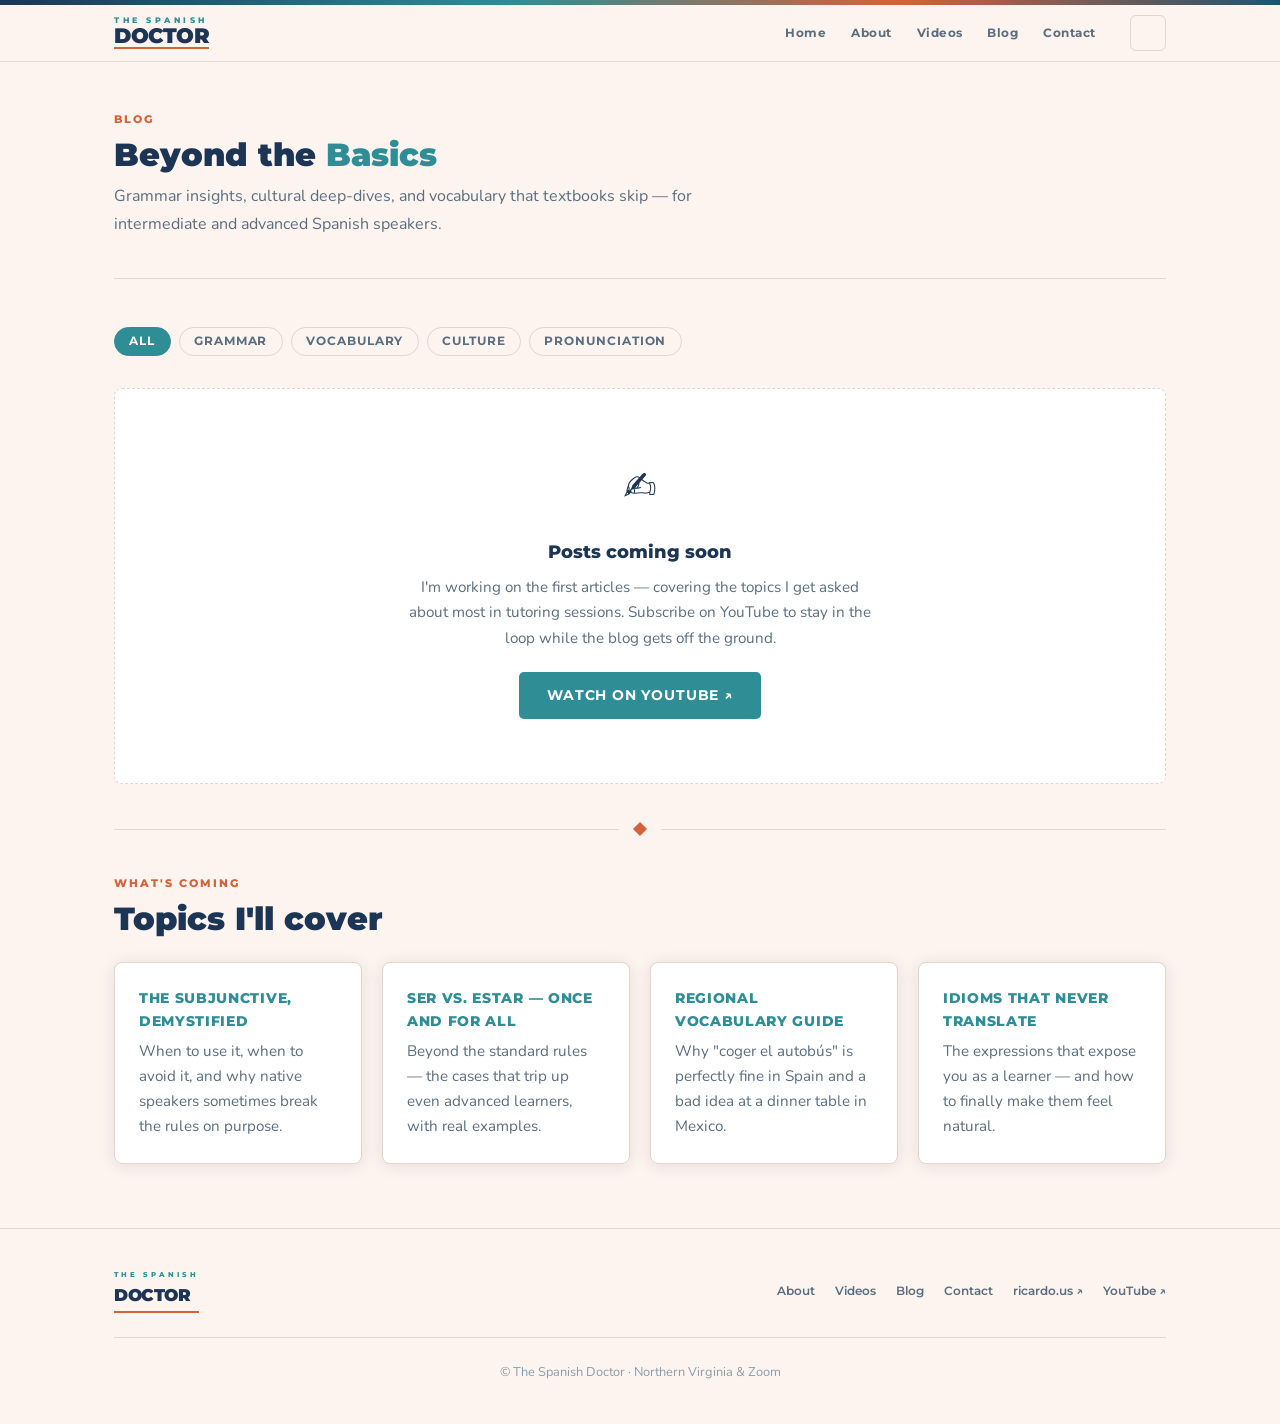
==== blog/index.html @ 4502c565 "Add files via upload Initial site" ====
<!DOCTYPE html>
<html lang="en">
<head>
  <meta charset="UTF-8">
  <meta name="viewport" content="width=device-width, initial-scale=1.0">
  <title>Blog — The Spanish Doctor</title>
  <meta name="description" content="Spanish language insights for intermediate and advanced learners — grammar, culture, idioms, and more from Dr. Ricardo.">
  <link rel="preconnect" href="https://fonts.googleapis.com">
  <link rel="preconnect" href="https://fonts.gstatic.com" crossorigin>
  <link href="https://fonts.googleapis.com/css2?family=Montserrat:wght@400;500;600;700;800;900&family=Nunito:wght@400;500;600;700&display=swap" rel="stylesheet">
  <link rel="stylesheet" href="../style.css">
</head>
<body>

<a href="#main" class="skip-link">Skip to main content</a>

<nav class="site-nav" role="navigation" aria-label="Main navigation">
  <div class="nav-inner">
    <a href="../index.html" class="nav-logo" aria-label="The Spanish Doctor — home">
      <span class="logo-line-1">The Spanish</span>
      <span class="logo-line-2">DOCTOR</span>
    </a>
    <button class="nav-toggle" aria-label="Open menu" aria-expanded="false">
      <span></span><span></span><span></span>
    </button>
    <ul class="nav-links" role="list">
      <li><a href="../index.html" class="nav-link">Home</a></li>
      <li><a href="../about.html" class="nav-link">About</a></li>
      <li><a href="../videos.html" class="nav-link">Videos</a></li>
      <li><a href="index.html" class="nav-link">Blog</a></li>
      <li><a href="../contact.html" class="nav-link">Contact</a></li>
    </ul>
    <button class="theme-toggle" aria-label="Toggle theme"></button>
  </div>
</nav>

<main id="main">
  <div class="container">

    <div class="page-header">
      <div class="section-eyebrow">Blog</div>
      <h1 class="section-title">Beyond the <span>Basics</span></h1>
      <p class="section-body">Grammar insights, cultural deep-dives, and vocabulary that textbooks skip — for intermediate and advanced Spanish speakers.</p>
    </div>

    <!--
      HOW TO ADD A BLOG POST:
      1. Create a new file inside the /blog/ folder, e.g. blog/subjunctive-guide.html
      2. Copy a post card from the template below and paste it before the "coming soon" block
      3. Update: href, the category eyebrow, the title, the excerpt, and the date
      4. Remove the "coming soon" block once you have at least one real post

      POST CARD TEMPLATE — copy and paste this block:

      <article class="blog-card">
        <div class="blog-card-meta">
          <span class="blog-cat">Grammar</span>
          <time class="blog-date" datetime="2026-09-01">September 1, 2026</time>
        </div>
        <h2 class="blog-card-title">
          <a href="subjunctive-guide.html">Your Post Title Here</a>
        </h2>
        <p class="blog-card-excerpt">
          A one- or two-sentence description of what the post covers and why a reader would care.
        </p>
        <a href="subjunctive-guide.html" class="blog-read-more">Read more →</a>
      </article>
    -->

    <!-- Category filter pills -->
    <div class="blog-filters" role="list" aria-label="Filter by category">
      <button class="blog-filter-pill active" data-cat="all">All</button>
      <button class="blog-filter-pill" data-cat="grammar">Grammar</button>
      <button class="blog-filter-pill" data-cat="vocabulary">Vocabulary</button>
      <button class="blog-filter-pill" data-cat="culture">Culture</button>
      <button class="blog-filter-pill" data-cat="pronunciation">Pronunciation</button>
    </div>

    <!-- Blog post list -->
    <div class="blog-list" id="blog-list">

      <!-- ═══════════════════════════════════════
           ADD REAL POST CARDS ABOVE THIS LINE
           (see template comment above)
      ═══════════════════════════════════════ -->

      <!-- Coming soon placeholder — remove when first real post is added -->
      <div class="blog-empty">
        <div class="blog-empty-icon">✍️</div>
        <h2 class="blog-empty-title">Posts coming soon</h2>
        <p class="blog-empty-text">I'm working on the first articles — covering the topics I get asked about most in tutoring sessions. Subscribe on YouTube to stay in the loop while the blog gets off the ground.</p>
        <a href="https://www.youtube.com/@TheSpanishDoctor" target="_blank" rel="noopener" class="btn btn--teal" style="margin-top:1.25rem;">
          Watch on YouTube ↗
        </a>
      </div>

    </div>

    <div class="ornament-divider"><div class="ornament-diamond"></div></div>

    <!-- Topics teaser -->
    <div style="margin-bottom:3rem;">
      <div class="section-eyebrow">What's coming</div>
      <h2 class="section-title" style="margin-bottom:1.5rem;">Topics I'll cover</h2>
      <div class="card-grid">
        <div class="card">
          <div class="card-title">The subjunctive, demystified</div>
          <p class="card-text">When to use it, when to avoid it, and why native speakers sometimes break the rules on purpose.</p>
        </div>
        <div class="card">
          <div class="card-title">Ser vs. estar — once and for all</div>
          <p class="card-text">Beyond the standard rules — the cases that trip up even advanced learners, with real examples.</p>
        </div>
        <div class="card">
          <div class="card-title">Regional vocabulary guide</div>
          <p class="card-text">Why "coger el autobús" is perfectly fine in Spain and a bad idea at a dinner table in Mexico.</p>
        </div>
        <div class="card">
          <div class="card-title">Idioms that never translate</div>
          <p class="card-text">The expressions that expose you as a learner — and how to finally make them feel natural.</p>
        </div>
      </div>
    </div>

  </div>
</main>

<footer class="site-footer">
  <div class="container">
    <div class="footer-inner">
      <div class="footer-logo">
        <div class="logo-line-1">The Spanish</div>
        <div class="logo-line-2">DOCTOR</div>
      </div>
      <nav class="footer-links" aria-label="Footer navigation">
        <a href="../about.html" class="footer-link">About</a>
        <a href="../videos.html" class="footer-link">Videos</a>
        <a href="index.html" class="footer-link">Blog</a>
        <a href="../contact.html" class="footer-link">Contact</a>
        <a href="https://ricardo.us/" target="_blank" rel="noopener" class="footer-link">ricardo.us ↗</a>
        <a href="https://www.youtube.com/@TheSpanishDoctor" target="_blank" rel="noopener" class="footer-link">YouTube ↗</a>
      </nav>
    </div>
    <p class="footer-copy">© <span id="current-year"></span> The Spanish Doctor · Northern Virginia &amp; Zoom</p>
  </div>
</footer>

<script src="../main.js"></script>
</body>
</html>
---- style.css ----
/* ═══════════════════════════════════════════════
   The Spanish Doctor — Brand Design System
   Palette: Brand Guide 2026
   Fonts: Montserrat · Nunito · Open Sans
═══════════════════════════════════════════════ */

/* ── Tokens: Light / Cream mode (default) ─── */
:root {
  --bg:          #FDF3EF;   /* brand cream */
  --surface:     #FFFFFF;
  --surface-2:   #F8F2EE;
  --border:      #E5D5CB;
  --text:        #1C3554;   /* deep navy */
  --text-muted:  #5A6E7F;
  --text-light:  #8A9CAA;
  --accent:      #D4623A;   /* brand orange */
  --accent-hover:#B84E2A;
  --teal:        #2E8D95;
  --lt-teal:     #A8D8DB;
  --teal-tint:   #EAF5F6;
  --navy:        #1C3554;
  --ocean:       #1D5471;
  --nav-bg:      rgba(253,243,239,0.96);
  --nav-border:  rgba(229,213,203,0.8);
  --shadow:      0 2px 16px rgba(28,53,84,0.10);
  --shadow-lg:   0 8px 40px rgba(28,53,84,0.15);
}

/* ── Tokens: Dark / Navy mode ─────────────── */
@media (prefers-color-scheme: dark) {
  :root:not([data-theme="light"]) {
    --bg:          #1C3554;
    --surface:     #1D5471;
    --surface-2:   #163047;
    --border:      #2A4A62;
    --text:        #F3F5F8;
    --text-muted:  #A8BFC9;
    --text-light:  #6A8FA0;
    --accent:      #D4623A;
    --accent-hover:#E07050;
    --teal:        #2E8D95;
    --lt-teal:     #A8D8DB;
    --teal-tint:   #1A3F50;
    --nav-bg:      rgba(28,53,84,0.97);
    --nav-border:  rgba(42,74,98,0.8);
    --shadow:      0 2px 16px rgba(0,0,0,0.30);
    --shadow-lg:   0 8px 40px rgba(0,0,0,0.40);
  }
}

:root[data-theme="dark"] {
  --bg:          #1C3554;
  --surface:     #1D5471;
  --surface-2:   #163047;
  --border:      #2A4A62;
  --text:        #F3F5F8;
  --text-muted:  #A8BFC9;
  --text-light:  #6A8FA0;
  --accent:      #D4623A;
  --accent-hover:#E07050;
  --teal:        #2E8D95;
  --lt-teal:     #A8D8DB;
  --teal-tint:   #1A3F50;
  --nav-bg:      rgba(28,53,84,0.97);
  --nav-border:  rgba(42,74,98,0.8);
  --shadow:      0 2px 16px rgba(0,0,0,0.30);
  --shadow-lg:   0 8px 40px rgba(0,0,0,0.40);
}

/* ── Reset ────────────────────────────────── */
*, *::before, *::after { box-sizing: border-box; margin: 0; padding: 0; }
html { scroll-behavior: smooth; }

body {
  font-family: 'Nunito', system-ui, sans-serif;
  font-size: 1rem;
  line-height: 1.7;
  color: var(--text);
  background: var(--bg);
  -webkit-font-smoothing: antialiased;
  min-height: 100dvh;
}

@media (prefers-reduced-motion: reduce) {
  *, *::before, *::after { animation: none !important; transition: none !important; }
}

img { max-width: 100%; display: block; }
a { color: var(--accent); text-decoration: none; }
a:hover { color: var(--accent-hover); }
a:focus-visible { outline: 3px solid var(--accent); outline-offset: 3px; border-radius: 2px; }

/* ── Skip link ───────────────────────────── */
.skip-link {
  position: absolute;
  top: -100%;
  left: 1rem;
  background: var(--accent);
  color: #fff;
  padding: 0.5rem 1rem;
  font-family: 'Montserrat', sans-serif;
  font-weight: 700;
  font-size: 0.85rem;
  border-radius: 0 0 4px 4px;
  z-index: 1000;
}
.skip-link:focus { top: 0; }

/* ══════════════════════════════════════════
   NAVIGATION
══════════════════════════════════════════ */
.site-nav {
  position: sticky;
  top: 0;
  z-index: 100;
  background: var(--nav-bg);
  border-bottom: 1px solid var(--nav-border);
  backdrop-filter: blur(10px);
  -webkit-backdrop-filter: blur(10px);
}

/* Top greca band */
.site-nav::before {
  content: '';
  display: block;
  height: 5px;
  background: linear-gradient(90deg, #1C3554 0%, #2E8D95 40%, #D4623A 70%, #1D5471 100%);
}

.nav-inner {
  max-width: 1100px;
  margin: 0 auto;
  padding: 0 1.5rem;
  height: 56px;
  display: flex;
  align-items: center;
  gap: 1.5rem;
}

/* Logo wordmark */
.nav-logo {
  display: flex;
  flex-direction: column;
  line-height: 1;
  text-decoration: none;
  flex-shrink: 0;
}
.nav-logo:focus-visible { outline: 3px solid var(--accent); border-radius: 3px; }
.logo-line-1 {
  font-family: 'Montserrat', sans-serif;
  font-size: 7.5px;
  font-weight: 800;
  letter-spacing: 3.5px;
  color: var(--teal);
  text-transform: uppercase;
}
.logo-line-2 {
  font-family: 'Montserrat', sans-serif;
  font-size: 21px;
  font-weight: 900;
  letter-spacing: -0.5px;
  color: var(--text);
  border-bottom: 2.5px solid var(--accent);
  padding-bottom: 1px;
}

/* Nav links */
.nav-links {
  display: flex;
  list-style: none;
  gap: 0.25rem;
  margin-left: auto;
}
.nav-link {
  font-family: 'Montserrat', sans-serif;
  font-size: 0.78rem;
  font-weight: 700;
  letter-spacing: 0.04em;
  color: var(--text-muted);
  text-decoration: none;
  padding: 0.4rem 0.65rem;
  border-radius: 4px;
  transition: color 0.15s, background 0.15s;
}
.nav-link:hover, .nav-link.active {
  color: var(--text);
  background: color-mix(in srgb, var(--teal) 12%, transparent);
}
.nav-link.active { color: var(--accent); }

/* Theme toggle */
.theme-toggle {
  background: none;
  border: 1px solid var(--border);
  border-radius: 6px;
  width: 36px; height: 36px;
  display: flex; align-items: center; justify-content: center;
  cursor: pointer;
  color: var(--text-muted);
  transition: border-color 0.15s, color 0.15s;
  flex-shrink: 0;
}
.theme-toggle:hover { border-color: var(--teal); color: var(--teal); }
.theme-toggle:focus-visible { outline: 3px solid var(--accent); outline-offset: 2px; border-radius: 6px; }
.theme-toggle svg { width: 16px; height: 16px; fill: currentColor; }

/* Mobile hamburger */
.nav-toggle {
  display: none;
  background: none;
  border: 1px solid var(--border);
  border-radius: 6px;
  width: 36px; height: 36px;
  flex-direction: column;
  align-items: center;
  justify-content: center;
  gap: 4px;
  cursor: pointer;
  margin-left: auto;
}
.nav-toggle span {
  display: block;
  width: 18px; height: 2px;
  background: var(--text);
  border-radius: 2px;
  transition: transform 0.2s, opacity 0.2s;
}

@media (max-width: 720px) {
  .nav-toggle { display: flex; }
  .nav-links {
    display: none;
    position: absolute;
    top: calc(56px + 5px);
    left: 0; right: 0;
    background: var(--nav-bg);
    border-bottom: 1px solid var(--nav-border);
    flex-direction: column;
    padding: 0.75rem 1.5rem 1rem;
    gap: 0.15rem;
  }
  .nav-links.open { display: flex; }
  .nav-link { font-size: 0.9rem; padding: 0.55rem 0.75rem; }
  .theme-toggle { order: -1; margin-left: 0; margin-right: auto; }
  .nav-inner { flex-wrap: wrap; height: auto; min-height: 56px; }
}

/* ══════════════════════════════════════════
   LAYOUT HELPERS
══════════════════════════════════════════ */
.container {
  max-width: 1100px;
  margin: 0 auto;
  padding: 0 1.5rem;
}
.container--narrow {
  max-width: 760px;
  margin: 0 auto;
  padding: 0 1.5rem;
}

/* ══════════════════════════════════════════
   MAGISTRAL HERO LOGO (SVG)
══════════════════════════════════════════ */
.magistral-logo .logo-main { fill: var(--navy); }
.magistral-logo .logo-sub  { fill: var(--ocean); }

@media (prefers-color-scheme: dark) {
  :root:not([data-theme="light"]) .magistral-logo .logo-main { fill: #F3F5F8; }
  :root:not([data-theme="light"]) .magistral-logo .logo-sub  { fill: #A8D8DB; }
}
:root[data-theme="dark"] .magistral-logo .logo-main { fill: #F3F5F8; }
:root[data-theme="dark"] .magistral-logo .logo-sub  { fill: #A8D8DB; }

/* ══════════════════════════════════════════
   HOMEPAGE HERO
══════════════════════════════════════════ */
.hero {
  padding: 4rem 0 3rem;
}
.hero-grid {
  display: grid;
  grid-template-columns: 1fr 420px;
  gap: 4rem;
  align-items: center;
}
.hero-logo-wrap {
  margin-bottom: 1.5rem;
  max-width: 480px;
}
.hero-tagline {
  font-family: 'Montserrat', sans-serif;
  font-size: clamp(1rem, 2.5vw, 1.25rem);
  font-weight: 500;
  color: var(--text-muted);
  margin-bottom: 1.75rem;
  text-wrap: balance;
  letter-spacing: 0.01em;
}
.hero-chips {
  display: flex;
  flex-wrap: wrap;
  gap: 0.5rem;
  margin-bottom: 2rem;
}
.chip {
  font-family: 'Montserrat', sans-serif;
  font-size: 0.75rem;
  font-weight: 700;
  letter-spacing: 0.08em;
  text-transform: uppercase;
  padding: 0.4rem 0.9rem;
  border-radius: 50px;
  border: 1.5px solid var(--teal);
  color: var(--teal);
  background: color-mix(in srgb, var(--teal) 10%, transparent);
}

/* Photo frame */
.photo-wrap {
  position: relative;
}
.photo-frame {
  border-radius: 12px;
  overflow: hidden;
  box-shadow: var(--shadow-lg);
  position: relative;
  aspect-ratio: 1;
  background: var(--surface-2);
}
.photo-frame img {
  width: 100%; height: 100%;
  object-fit: cover;
  object-position: center top;
}
.photo-badge {
  position: absolute;
  bottom: -16px;
  left: 50%;
  transform: translateX(-50%);
  display: flex;
  align-items: center;
  gap: 0.6rem;
  background: var(--surface);
  border: 1px solid var(--border);
  border-radius: 50px;
  padding: 0.45rem 1rem 0.45rem 0.45rem;
  box-shadow: var(--shadow);
  white-space: nowrap;
}
.photo-badge img {
  width: 36px; height: 36px;
  border-radius: 50%;
}
.photo-badge-text {
  font-family: 'Montserrat', sans-serif;
  font-size: 0.75rem;
  font-weight: 700;
  color: var(--text);
}

@media (max-width: 860px) {
  .hero-grid {
    grid-template-columns: 1fr;
    gap: 2.5rem;
  }
  .photo-wrap { max-width: 320px; margin: 0 auto; }
  .photo-frame { aspect-ratio: 1; }
  .hero-logo-wrap { max-width: 100%; }
}

/* ══════════════════════════════════════════
   SECTION RHYTHM
══════════════════════════════════════════ */
.section { padding: 3.5rem 0; }
.section--alt { background: var(--surface-2); }
.section--bordered {
  border-top: 1px solid var(--border);
  border-bottom: 1px solid var(--border);
}

.section-eyebrow {
  font-family: 'Montserrat', sans-serif;
  font-size: 0.7rem;
  font-weight: 800;
  letter-spacing: 0.18em;
  text-transform: uppercase;
  color: var(--accent);
  margin-bottom: 0.5rem;
}
.section-title {
  font-family: 'Montserrat', sans-serif;
  font-size: clamp(1.5rem, 3vw, 2rem);
  font-weight: 900;
  color: var(--text);
  text-wrap: balance;
  line-height: 1.15;
  margin-bottom: 0.75rem;
}
.section-title span { color: var(--teal); }
.section-body {
  font-size: 1rem;
  color: var(--text-muted);
  max-width: 600px;
  line-height: 1.75;
}

/* ══════════════════════════════════════════
   CARDS
══════════════════════════════════════════ */
.card-grid {
  display: grid;
  grid-template-columns: repeat(auto-fill, minmax(240px, 1fr));
  gap: 1.25rem;
}
.card {
  background: var(--surface);
  border: 1px solid var(--border);
  border-radius: 8px;
  padding: 1.5rem;
  box-shadow: var(--shadow);
}
.card-icon {
  font-size: 1.5rem;
  margin-bottom: 0.75rem;
}
.card-title {
  font-family: 'Montserrat', sans-serif;
  font-size: 0.85rem;
  font-weight: 800;
  letter-spacing: 0.05em;
  text-transform: uppercase;
  color: var(--teal);
  margin-bottom: 0.35rem;
}
.card-text {
  font-size: 0.95rem;
  color: var(--text-muted);
  line-height: 1.65;
}

/* ══════════════════════════════════════════
   BUTTONS
══════════════════════════════════════════ */
.btn {
  display: inline-flex;
  align-items: center;
  gap: 0.5rem;
  font-family: 'Montserrat', sans-serif;
  font-size: 0.85rem;
  font-weight: 700;
  letter-spacing: 0.06em;
  text-transform: uppercase;
  text-decoration: none;
  padding: 0.75rem 1.75rem;
  border-radius: 5px;
  border: none;
  cursor: pointer;
  transition: background 0.15s, transform 0.1s;
}
.btn:active { transform: scale(0.98); }
.btn--primary {
  background: var(--accent);
  color: #fff;
}
.btn--primary:hover { background: var(--accent-hover); color: #fff; }
.btn--outline {
  background: transparent;
  color: var(--text);
  border: 2px solid var(--border);
}
.btn--outline:hover { border-color: var(--teal); color: var(--teal); }
.btn--teal {
  background: var(--teal);
  color: #fff;
}
.btn--teal:hover { background: #1D7880; color: #fff; }
.btn:focus-visible { outline: 3px solid var(--accent); outline-offset: 3px; border-radius: 5px; }

.btn-row {
  display: flex;
  flex-wrap: wrap;
  gap: 0.75rem;
  align-items: center;
}

/* ══════════════════════════════════════════
   VIDEO CARD
══════════════════════════════════════════ */
.video-card {
  background: var(--surface);
  border: 1px solid var(--border);
  border-radius: 8px;
  overflow: hidden;
  box-shadow: var(--shadow);
}
.video-embed {
  position: relative;
  padding-bottom: 56.25%;
  height: 0;
  background: var(--navy);
}
.video-embed iframe {
  position: absolute;
  top: 0; left: 0;
  width: 100%; height: 100%;
  border: none;
}
.video-placeholder {
  position: absolute;
  top: 0; left: 0;
  width: 100%; height: 100%;
  display: flex;
  flex-direction: column;
  align-items: center;
  justify-content: center;
  gap: 1rem;
  background: var(--surface-2);
  color: var(--text-muted);
}
.video-yt-icon {
  width: 60px; height: 60px;
  background: #FF0000;
  border-radius: 14px;
  display: flex; align-items: center; justify-content: center;
}
.video-yt-icon svg { width: 32px; height: 32px; fill: white; }
.video-card-body {
  padding: 1.25rem 1.5rem 1.5rem;
}
.video-card-label {
  font-family: 'Montserrat', sans-serif;
  font-size: 0.7rem;
  font-weight: 800;
  letter-spacing: 0.15em;
  text-transform: uppercase;
  color: var(--accent);
  margin-bottom: 0.3rem;
}
.video-card-title {
  font-family: 'Montserrat', sans-serif;
  font-size: 1.05rem;
  font-weight: 800;
  color: var(--text);
  margin-bottom: 0.75rem;
}

/* ══════════════════════════════════════════
   CONTACT FORM (Prescription pad)
══════════════════════════════════════════ */
.rx-pad {
  background: var(--surface);
  border: 1px solid var(--border);
  border-radius: 8px;
  box-shadow: var(--shadow);
  overflow: hidden;
}
.rx-header {
  display: flex;
  align-items: flex-start;
  justify-content: space-between;
  padding: 1.75rem 2rem 1.5rem;
  border-bottom: 1px solid var(--border);
  gap: 1rem;
}
.rx-symbol {
  font-family: 'Montserrat', sans-serif;
  font-size: 3.25rem;
  font-weight: 900;
  line-height: 1;
  color: var(--accent);
  flex-shrink: 0;
}
.rx-title {
  font-family: 'Montserrat', sans-serif;
  font-size: 1.1rem;
  font-weight: 800;
  color: var(--text);
}
.rx-subtitle {
  font-size: 0.8rem;
  color: var(--text-muted);
}
.rx-body { padding: 1.75rem 2rem 2rem; }

label {
  display: block;
  font-family: 'Montserrat', sans-serif;
  font-size: 0.72rem;
  font-weight: 700;
  letter-spacing: 0.1em;
  text-transform: uppercase;
  color: var(--text-muted);
  margin-bottom: 0.35rem;
}
input[type="text"],
input[type="email"],
select,
textarea {
  display: block;
  width: 100%;
  font-family: 'Nunito', system-ui, sans-serif;
  font-size: 1rem;
  color: var(--text);
  background: var(--bg);
  border: 1.5px solid var(--border);
  border-radius: 4px;
  padding: 0.65rem 0.9rem;
  transition: border-color 0.15s, box-shadow 0.15s;
  appearance: none;
}
input:focus, select:focus, textarea:focus {
  outline: none;
  border-color: var(--teal);
  box-shadow: 0 0 0 3px color-mix(in srgb, var(--teal) 18%, transparent);
}
textarea { min-height: 110px; resize: vertical; }
select {
  background-image: url("data:image/svg+xml,%3Csvg xmlns='http://www.w3.org/2000/svg' width='12' height='8'%3E%3Cpath d='M1 1l5 5 5-5' stroke='%235A6E7F' stroke-width='1.5' fill='none' stroke-linecap='round'/%3E%3C/svg%3E");
  background-repeat: no-repeat;
  background-position: right 0.9rem center;
  padding-right: 2.5rem;
  cursor: pointer;
}
.form-group { margin-bottom: 1.25rem; }
.form-row {
  display: grid;
  grid-template-columns: 1fr 1fr;
  gap: 1rem;
}
.rx-sig {
  margin-top: 1.5rem;
  padding-top: 1.25rem;
  border-top: 1px dashed var(--border);
  display: flex;
  align-items: center;
  justify-content: space-between;
  gap: 1rem;
}
.rx-sig-label {
  font-size: 0.78rem;
  color: var(--text-muted);
  font-style: italic;
}
.form-status {
  display: none;
  padding: 0.85rem 1rem;
  border-radius: 4px;
  font-size: 0.9rem;
  margin-top: 1rem;
}
.form-status.success {
  display: block;
  background: color-mix(in srgb, var(--teal) 12%, var(--surface));
  color: var(--text);
  border: 1px solid color-mix(in srgb, var(--teal) 35%, transparent);
}
.form-status.error {
  display: block;
  background: color-mix(in srgb, var(--accent) 10%, var(--surface));
  color: var(--accent);
  border: 1px solid color-mix(in srgb, var(--accent) 30%, transparent);
}

@media (max-width: 520px) {
  .form-row { grid-template-columns: 1fr; }
  .rx-sig { flex-direction: column; align-items: flex-start; gap: 0.75rem; }
  .rx-header { flex-direction: column; gap: 0.5rem; }
  .rx-body { padding: 1.25rem 1.25rem 1.5rem; }
}

/* ══════════════════════════════════════════
   BLOG
══════════════════════════════════════════ */
.blog-list { display: flex; flex-direction: column; gap: 1.25rem; }
.blog-item {
  background: var(--surface);
  border: 1px solid var(--border);
  border-radius: 8px;
  padding: 1.5rem;
  display: flex;
  gap: 1.5rem;
  align-items: flex-start;
  box-shadow: var(--shadow);
  transition: border-color 0.15s;
  text-decoration: none;
  color: inherit;
}
.blog-item:hover { border-color: var(--teal); }
.blog-item-level {
  font-family: 'Montserrat', sans-serif;
  font-size: 0.65rem;
  font-weight: 800;
  letter-spacing: 0.12em;
  text-transform: uppercase;
  color: var(--accent);
  margin-bottom: 0.35rem;
}
.blog-item-title {
  font-family: 'Montserrat', sans-serif;
  font-size: 1rem;
  font-weight: 800;
  color: var(--text);
  margin-bottom: 0.4rem;
}
.blog-item-excerpt {
  font-size: 0.9rem;
  color: var(--text-muted);
  line-height: 1.6;
}
.blog-item-date {
  font-size: 0.8rem;
  color: var(--text-light);
  margin-top: 0.5rem;
  font-family: 'Montserrat', sans-serif;
  font-weight: 600;
}

/* ══════════════════════════════════════════
   FOOTER
══════════════════════════════════════════ */
.site-footer {
  border-top: 1px solid var(--border);
  padding: 2.5rem 0;
  margin-top: 4rem;
}
.footer-inner {
  display: flex;
  align-items: center;
  justify-content: space-between;
  gap: 2rem;
  flex-wrap: wrap;
}
.footer-logo .logo-line-1 {
  font-family: 'Montserrat', sans-serif;
  font-size: 7px;
  font-weight: 800;
  letter-spacing: 3px;
  color: var(--teal);
  text-transform: uppercase;
}
.footer-logo .logo-line-2 {
  font-family: 'Montserrat', sans-serif;
  font-size: 17px;
  font-weight: 900;
  letter-spacing: -0.5px;
  color: var(--text);
}
.footer-links {
  display: flex;
  gap: 1.25rem;
  flex-wrap: wrap;
}
.footer-link {
  font-family: 'Montserrat', sans-serif;
  font-size: 0.78rem;
  font-weight: 600;
  color: var(--text-muted);
  text-decoration: none;
}
.footer-link:hover { color: var(--accent); }
.footer-copy {
  font-size: 0.8rem;
  color: var(--text-light);
  width: 100%;
  text-align: center;
  padding-top: 1.5rem;
  border-top: 1px solid var(--border);
  margin-top: 1.5rem;
}

/* ══════════════════════════════════════════
   PAGE HEADER (inner pages)
══════════════════════════════════════════ */
.page-header {
  padding: 3rem 0 2.5rem;
  border-bottom: 1px solid var(--border);
  margin-bottom: 3rem;
}
.page-header .section-eyebrow { margin-bottom: 0.5rem; }
.page-header .section-title { margin-bottom: 0.5rem; }

/* ══════════════════════════════════════════
   DIVIDER ORNAMENT
══════════════════════════════════════════ */
.ornament-divider {
  display: flex;
  align-items: center;
  gap: 1rem;
  margin: 2.5rem 0;
}
.ornament-divider::before, .ornament-divider::after {
  content: '';
  flex: 1;
  height: 1px;
  background: var(--border);
}
.ornament-diamond {
  width: 10px; height: 10px;
  background: var(--accent);
  transform: rotate(45deg);
  flex-shrink: 0;
}

/* ══════════════════════════════════════════
   BLOG — index & post pages
══════════════════════════════════════════ */
.blog-filters {
  display: flex;
  gap: 0.5rem;
  flex-wrap: wrap;
  margin-bottom: 2rem;
}
.blog-filter-pill {
  font-family: 'Montserrat', sans-serif;
  font-size: 0.72rem;
  font-weight: 700;
  letter-spacing: 0.08em;
  text-transform: uppercase;
  padding: 0.4rem 0.9rem;
  border-radius: 99px;
  border: 1.5px solid var(--border);
  background: transparent;
  color: var(--text-muted);
  cursor: pointer;
  transition: border-color 0.15s, background 0.15s, color 0.15s;
}
.blog-filter-pill:hover {
  border-color: var(--teal);
  color: var(--teal);
}
.blog-filter-pill.active {
  background: var(--teal);
  border-color: var(--teal);
  color: #fff;
}

.blog-list {
  display: flex;
  flex-direction: column;
  gap: 0;
}
.blog-card {
  padding: 2rem 0;
  border-bottom: 1px solid var(--border);
}
.blog-card:first-child { border-top: 1px solid var(--border); }
.blog-card-meta {
  display: flex;
  align-items: center;
  gap: 0.75rem;
  margin-bottom: 0.6rem;
}
.blog-cat {
  font-family: 'Montserrat', sans-serif;
  font-size: 0.7rem;
  font-weight: 800;
  letter-spacing: 0.1em;
  text-transform: uppercase;
  color: var(--accent);
  background: rgba(212,98,58,0.1);
  padding: 0.2rem 0.6rem;
  border-radius: 4px;
}
.blog-date {
  font-family: 'Montserrat', sans-serif;
  font-size: 0.78rem;
  font-weight: 600;
  color: var(--text-light);
}
.blog-card-title {
  font-family: 'Montserrat', sans-serif;
  font-size: 1.2rem;
  font-weight: 800;
  color: var(--text);
  margin-bottom: 0.5rem;
  text-wrap: balance;
}
.blog-card-title a {
  color: inherit;
  text-decoration: none;
}
.blog-card-title a:hover { color: var(--accent); }
.blog-card-excerpt {
  font-size: 0.95rem;
  color: var(--text-muted);
  line-height: 1.7;
  max-width: 640px;
  margin-bottom: 1rem;
}
.blog-read-more {
  font-family: 'Montserrat', sans-serif;
  font-size: 0.8rem;
  font-weight: 700;
  color: var(--teal);
  text-decoration: none;
  letter-spacing: 0.04em;
}
.blog-read-more:hover { color: var(--accent); }

/* Coming soon / empty state */
.blog-empty {
  text-align: center;
  padding: 4rem 1rem;
  border: 1.5px dashed var(--border);
  border-radius: 8px;
  background: var(--surface);
}
.blog-empty-icon {
  font-size: 2.5rem;
  margin-bottom: 1rem;
}
.blog-empty-title {
  font-family: 'Montserrat', sans-serif;
  font-size: 1.1rem;
  font-weight: 800;
  color: var(--text);
  margin-bottom: 0.5rem;
}
.blog-empty-text {
  font-size: 0.95rem;
  color: var(--text-muted);
  line-height: 1.7;
  max-width: 480px;
  margin: 0 auto;
}
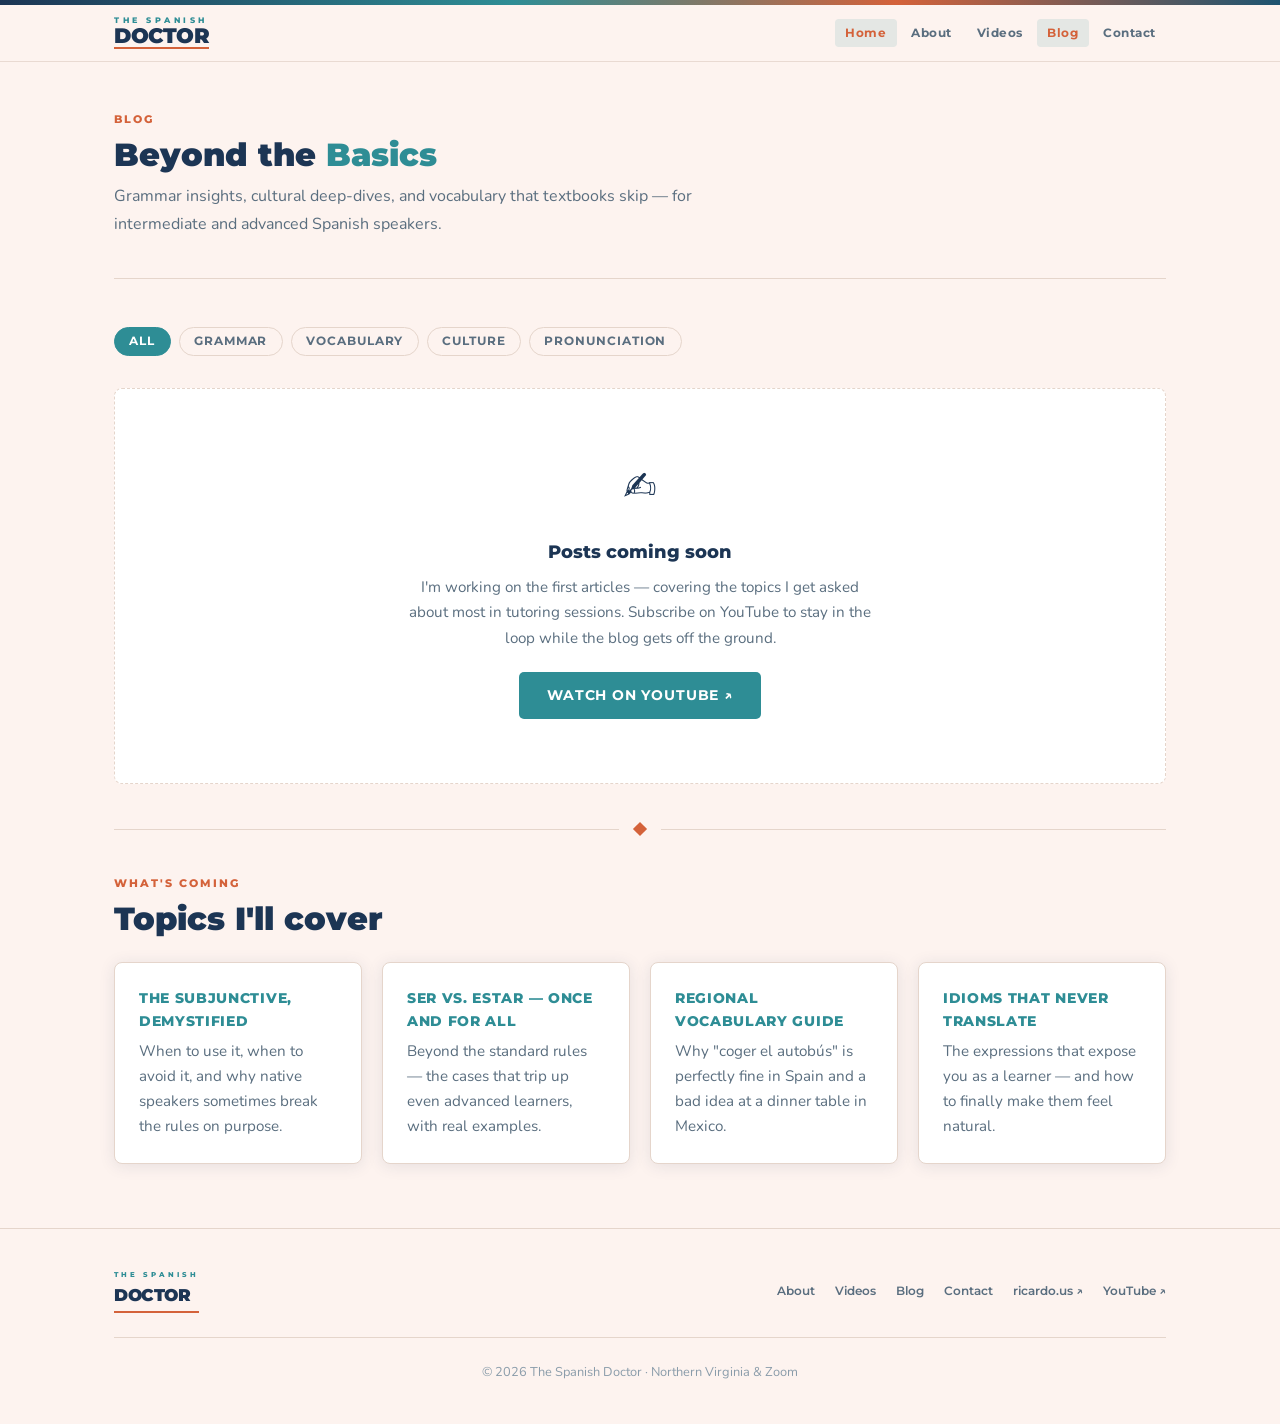
==== commit 63246f1d: "Add files via upload" ====
--- a/blog/index.html
+++ b/blog/index.html
@@ -30,7 +30,6 @@
       <li><a href="index.html" class="nav-link">Blog</a></li>
       <li><a href="../contact.html" class="nav-link">Contact</a></li>
     </ul>
-    <button class="theme-toggle" aria-label="Toggle theme"></button>
   </div>
 </nav>
 
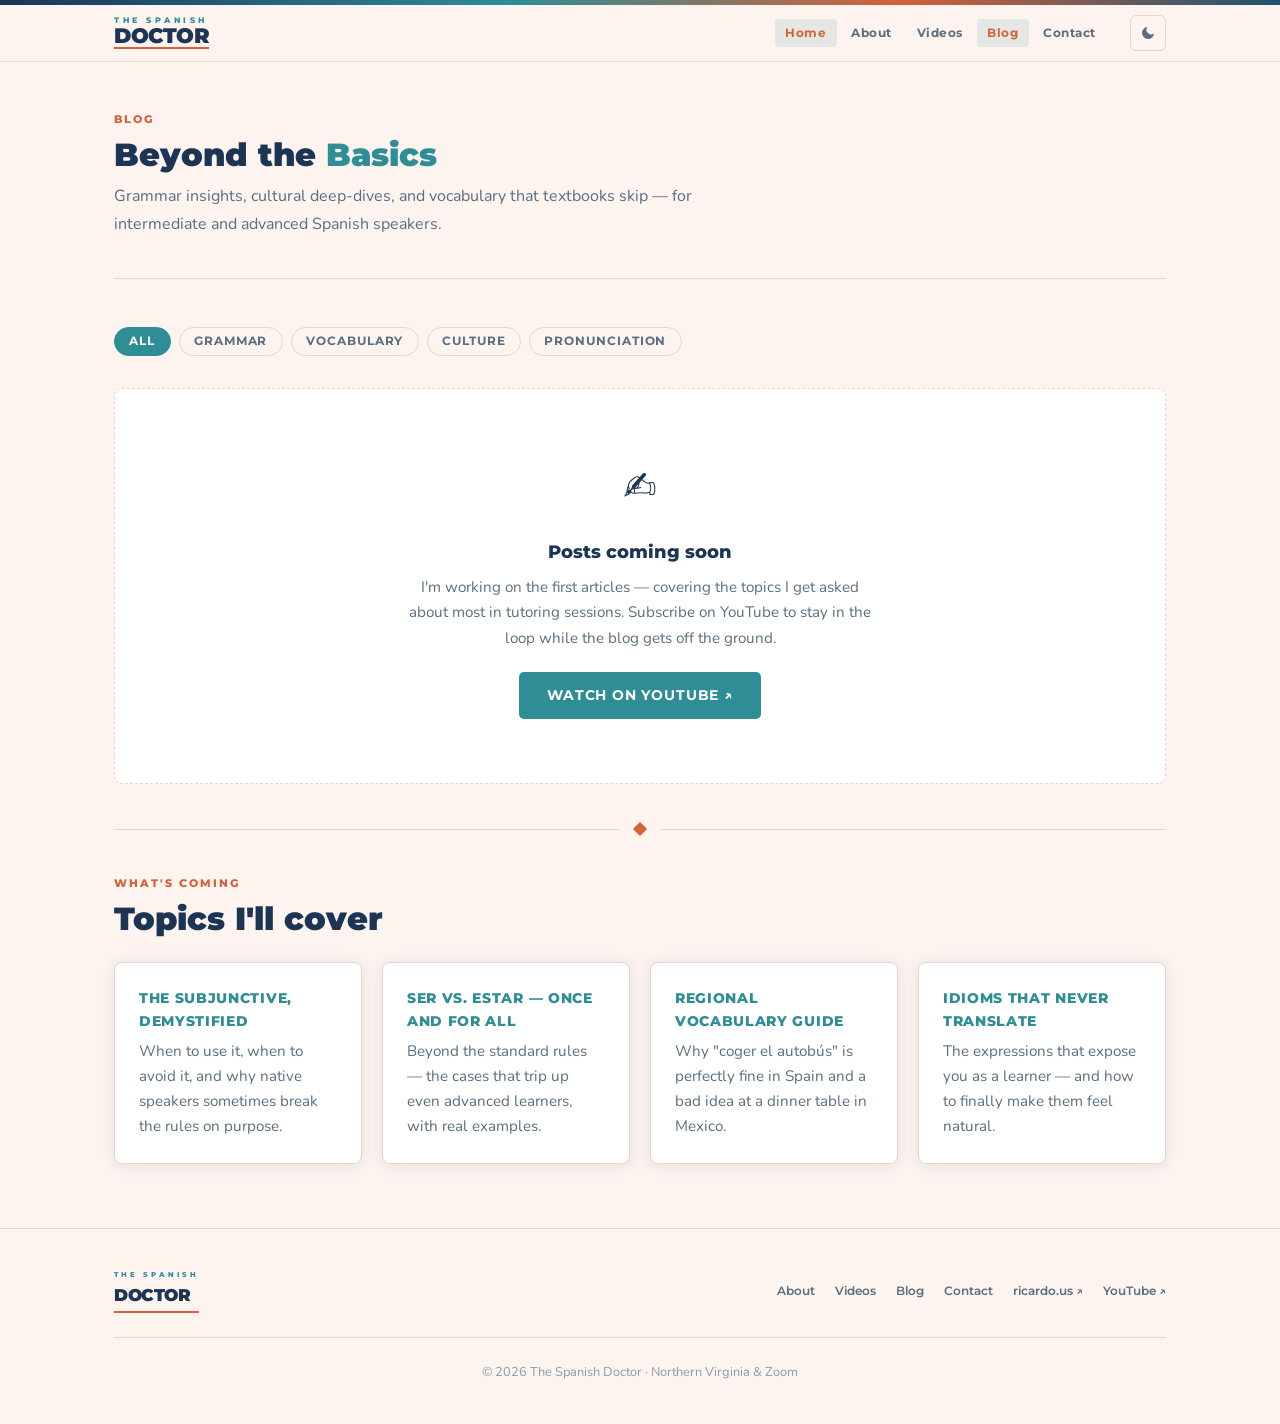
==== commit 6aa758c6: "Add files via upload" ====
--- a/blog/index.html
+++ b/blog/index.html
@@ -30,6 +30,7 @@
       <li><a href="index.html" class="nav-link">Blog</a></li>
       <li><a href="../contact.html" class="nav-link">Contact</a></li>
     </ul>
+    <button class="theme-toggle" aria-label="Toggle theme"></button>
   </div>
 </nav>
 
